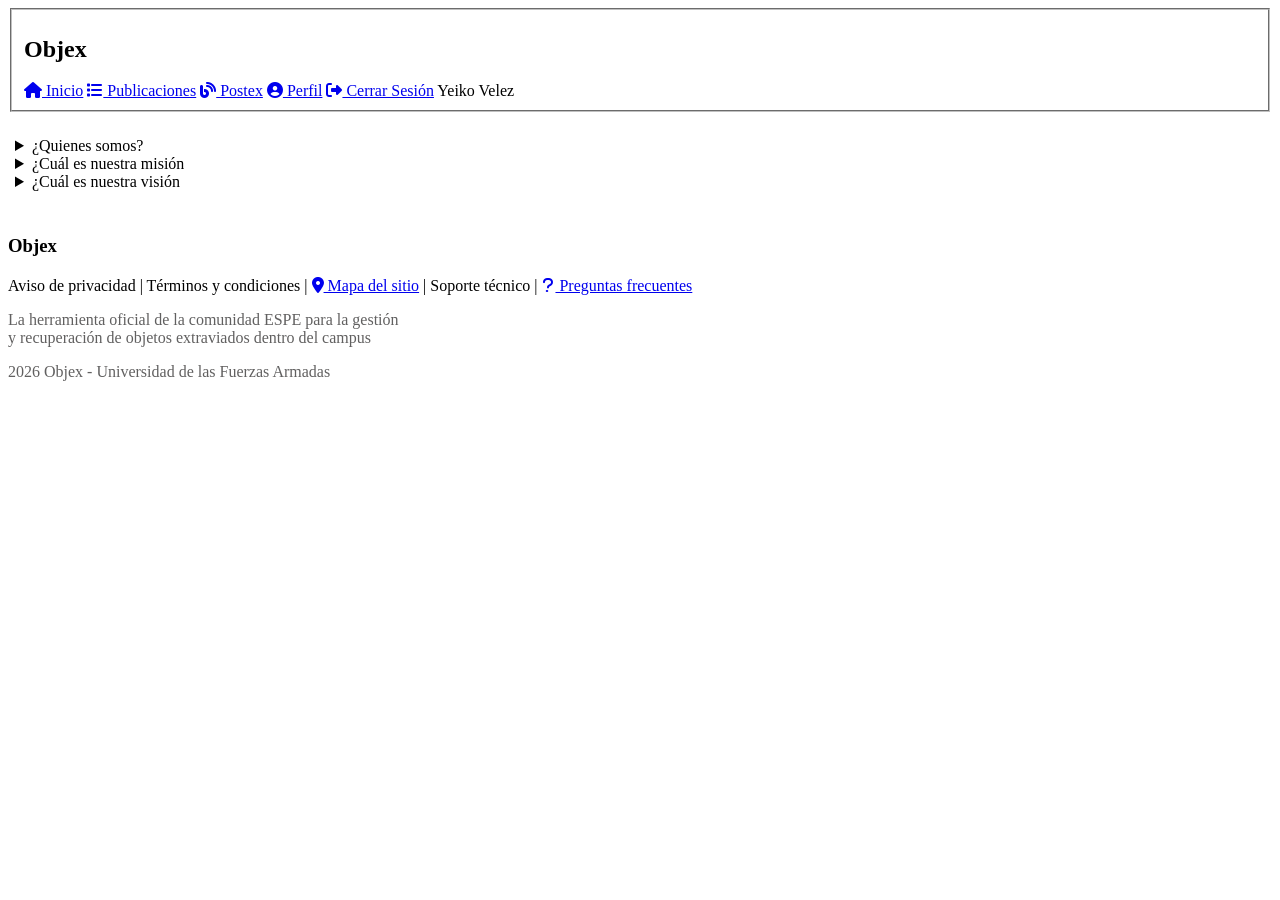
==== pages/extras/preguntas-frecuentes.html @ aff890c6 "Sin css" ====
<!DOCTYPE html>
<html lang="en">

<head>
    <meta charset="UTF-8">
    <title>Preguntas frecuentes</title>
    <link rel="stylesheet" href="../../css/styles.css">
    <link rel="icon" href="src/icons/lupa.png" type="image/x-icon">
    <link rel="stylesheet" href="https://cdnjs.cloudflare.com/ajax/libs/font-awesome/6.5.0/css/all.min.css">
</head>

<body>

    <header>
        <nav>
            <fieldset class="navegacion">
                <h1>Objex</h1>
                <a href="../inicio/inicio.html" title="Página principal"> <i class="fa-solid fa-house"></i> Inicio</a>
                <a href="../publicaciones/publicaciones.html" title="Mira los objetos encontrados"><i class="fa-solid fa-list"></i> Publicaciones</a>
                <a href="../publicaciones/postex.html" title="Mira los posts"><i class="fa-solid fa-blog"></i> Postex</a>
                <a href="../perfil/perfil.html" title="Revisa tu perfil"><i class="fa-solid fa-circle-user"></i> Perfil</a>
                <a href="../../index.html" title="Cierra tu sesión"><i class="fa-solid fa-right-from-bracket"></i> Cerrar Sesión</a>
                <label class="nombre">Yeiko Velez</label>
            </fieldset>
        </nav>
    </header>
    <br>

    <main class="generico" style="padding: 7px;">
        <details>
            <summary>¿Quienes somos?</summary>
            <p>Soy Yeiko un estudiante de la ESPE que hemos creado esta plataforma para ayudar a la comunidad
                universitaria a recuperar sus objetos perdidos. Nuestra misión es brindar un espacio seguro y confiable
                donde los usuarios puedan reportar y buscar objetos perdidos dentro del campus universitario.</p>


        </details>

        <details>
            <summary>¿Cuál es nuestra misión</summary>
            <p>Mi misión es ayudar a la comunidad universitaria a recuperar sus objetos perdidos de manera eficiente y
                segura. Nos esforzamos por crear una plataforma fácil de usar que permita a los usuarios reportar y
                buscar objetos perdidos dentro del campus universitario, fomentando así un ambiente de colaboración y
                apoyo entre los estudiantes, profesores y personal administrativo.</p>

        </details>

        <details>
            <summary>¿Cuál es nuestra visión</summary>
            <p>Mi visión es convertirnos en la plataforma líder para la recuperación de objetos perdidos en el ámbito
                universitario, expandiéndonos a otras instituciones educativas y creando una comunidad global de
                usuarios
                comprometidos con la ayuda mutua y la seguridad de sus pertenencias.</p>
        </details>

    </main>
    <br>

   <footer>
        <section class="pie">
            <h3>Objex</h3>
            <a id="aviso">Aviso de privacidad</a> |
            <a>Términos y condiciones</a> |
            <a href="https://www.google.com/maps/place/Universidad+de+las+Fuerzas+Armadas+-+ESPE+-+Santo+Domingo/@-0.4127086,-79.3189988,16z/data=!4m10!1m2!2m1!1sUNIVERSIDAD+DE+LAS+FUERZAS+ARMADAS+ESPE!3m6!1s0x91d53237044f39bb:0x24ed753bfe34c98b!8m2!3d-0.4127086!4d-79.3094716![base64]!16s%2Fg%2F11f11shpmz?entry=ttu&g_ep=EgoyMDI2MDUxNy4wIKXMDSoASAFQAw%3D%3D"
                target="_blank"> <i class="fa-solid fa-location-dot"> </i> Mapa del sitio</a> |
            <a>Soporte técnico</a> |
            <a href="../extras/preguntas-frecuentes.html"> <i class="fa-solid fa-question" style="padding: 1px;"></i> Preguntas frecuentes</a>
        </section>

        <p style="color: rgb(97, 96, 96);">La herramienta oficial de la comunidad ESPE para la gestión<br>y recuperación
            de objetos extraviados dentro del campus</p>

        <p style="color: rgb(97, 96, 96);">2026 Objex - Universidad de las Fuerzas Armadas</p>
    </footer>

</body>

</html>
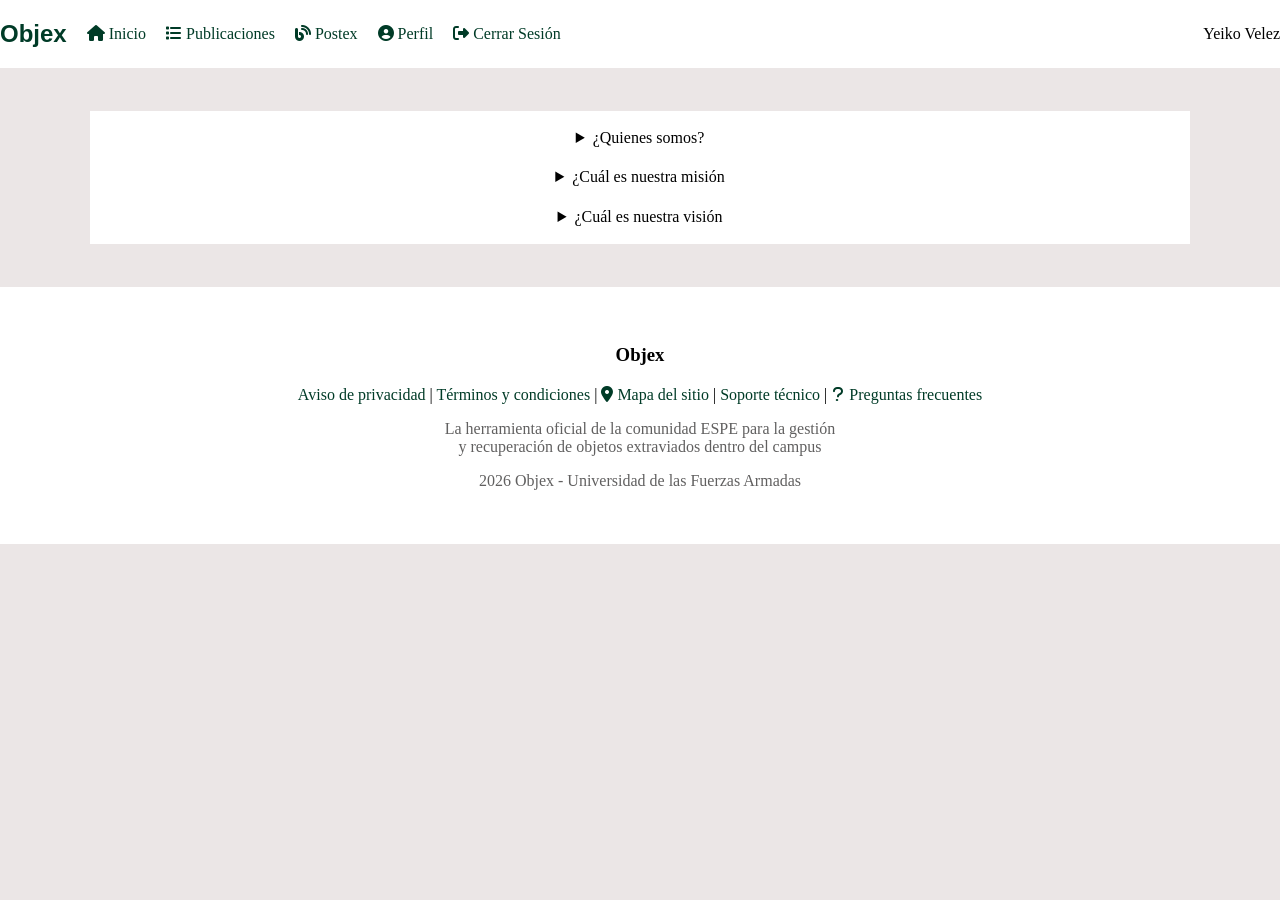
==== commit 387892c2: "Implementado css externo" ====
--- a/pages/extras/preguntas-frecuentes.html
+++ b/pages/extras/preguntas-frecuentes.html
@@ -4,7 +4,7 @@
 <head>
     <meta charset="UTF-8">
     <title>Preguntas frecuentes</title>
-    <link rel="stylesheet" href="../../css/styles.css">
+    <link rel="stylesheet" href="../../css/general.css">
     <link rel="icon" href="src/icons/lupa.png" type="image/x-icon">
     <link rel="stylesheet" href="https://cdnjs.cloudflare.com/ajax/libs/font-awesome/6.5.0/css/all.min.css">
 </head>
@@ -13,15 +13,15 @@
 
     <header>
         <nav>
-            <fieldset class="navegacion">
-                <h1>Objex</h1>
-                <a href="../inicio/inicio.html" title="Página principal"> <i class="fa-solid fa-house"></i> Inicio</a>
-                <a href="../publicaciones/publicaciones.html" title="Mira los objetos encontrados"><i class="fa-solid fa-list"></i> Publicaciones</a>
-                <a href="../publicaciones/postex.html" title="Mira los posts"><i class="fa-solid fa-blog"></i> Postex</a>
-                <a href="../perfil/perfil.html" title="Revisa tu perfil"><i class="fa-solid fa-circle-user"></i> Perfil</a>
-                <a href="../../index.html" title="Cierra tu sesión"><i class="fa-solid fa-right-from-bracket"></i> Cerrar Sesión</a>
-                <label class="nombre">Yeiko Velez</label>
-            </fieldset>
+            <h1>Objex</h1>
+            <a href="../inicio/inicio.html" title="Página principal"> <i class="fa-solid fa-house"></i> Inicio</a>
+            <a href="../publicaciones/publicaciones.html" title="Mira los objetos encontrados"><i
+                    class="fa-solid fa-list"></i> Publicaciones</a>
+            <a href="../publicaciones/postex.html" title="Mira los posts"><i class="fa-solid fa-blog"></i> Postex</a>
+            <a href="../perfil/perfil.html" title="Revisa tu perfil"><i class="fa-solid fa-circle-user"></i> Perfil</a>
+            <a href="../../index.html" title="Cierra tu sesión"><i class="fa-solid fa-right-from-bracket"></i> Cerrar
+                Sesión</a>
+            <label class="nombre">Yeiko Velez</label>
         </nav>
     </header>
     <br>
@@ -56,7 +56,7 @@
     </main>
     <br>
 
-   <footer>
+    <footer>
         <section class="pie">
             <h3>Objex</h3>
             <a id="aviso">Aviso de privacidad</a> |
@@ -64,7 +64,8 @@
             <a href="https://www.google.com/maps/place/Universidad+de+las+Fuerzas+Armadas+-+ESPE+-+Santo+Domingo/@-0.4127086,-79.3189988,16z/data=!4m10!1m2!2m1!1sUNIVERSIDAD+DE+LAS+FUERZAS+ARMADAS+ESPE!3m6!1s0x91d53237044f39bb:0x24ed753bfe34c98b!8m2!3d-0.4127086!4d-79.3094716![base64]!16s%2Fg%2F11f11shpmz?entry=ttu&g_ep=EgoyMDI2MDUxNy4wIKXMDSoASAFQAw%3D%3D"
                 target="_blank"> <i class="fa-solid fa-location-dot"> </i> Mapa del sitio</a> |
             <a>Soporte técnico</a> |
-            <a href="../extras/preguntas-frecuentes.html"> <i class="fa-solid fa-question" style="padding: 1px;"></i> Preguntas frecuentes</a>
+            <a href="../extras/preguntas-frecuentes.html"> <i class="fa-solid fa-question" style="padding: 1px;"></i>
+                Preguntas frecuentes</a>
         </section>
 
         <p style="color: rgb(97, 96, 96);">La herramienta oficial de la comunidad ESPE para la gestión<br>y recuperación
--- a/css/general.css
+++ b/css/general.css
@@ -0,0 +1,230 @@
+/* ============================================================
+   BLOQUE 1: CONFIGURACIÓN GENERAL
+   Selector universal, body, fuente, fondo, color e interlineado.
+   ============================================================ */
+
+* {
+    box-sizing: border-box;
+}
+
+body {
+    background-color: #ebe6e6;
+    margin: 0;
+}
+
+/* ============================================================
+   BLOQUE 2: TÍTULOS, PÁRRAFOS Y ENLACES
+   Estilos para h1, h2, h3, p, a y a:hover.
+   ============================================================ */
+
+h1{
+    color:#003b27;
+    font-size: 150%;
+    font-family: sans-serif;
+}
+
+h2{
+    color: #003b27;
+    font-family: sans-serif;
+    font-size: 200%;
+}
+
+h4{
+    color: #003b27;
+    text-align: center;
+}
+
+a {
+    text-decoration: none;
+    color: #003b27;
+}
+
+button:hover {
+    font-size: 15px;
+}
+
+a:hover {
+    font-size: 20px;
+}
+
+.boton-bonito{
+    background-color: #003b27;
+    color: white;
+    padding: 1%;
+}
+
+.perdido{
+    padding: 1%;
+    background-color: rgb(201, 76, 76);
+    color: white;
+    width: auto;
+}
+
+.encontrado{
+    padding: 1%;
+    background-color: #14e7a1;
+    color: white;
+    width: auto;
+}
+
+.fecha{
+    text-align: right;
+}
+
+.descripcion{
+    text-align: center;
+}
+
+.contenedor{
+    display: flex;
+    justify-content: center;
+    gap: 20px;
+    flex-wrap: wrap;
+}
+
+#aviso{
+    margin-left: auto;
+}
+
+#paginas{
+    text-align: center;
+}
+
+#paginas a{
+    padding: 20px;
+}
+
+.contenedor-login{
+    display: flex;
+    justify-content: center;
+}
+
+.card-login{
+    background-color: white;
+    padding: 40px;
+    width: 450px;
+    text-align: center;
+}
+
+
+/* ============================================================
+   BLOQUE 3: ELEMENTOS SEMÁNTICOS PRINCIPALES
+   Estilos para header, nav, main, section, article, aside y footer.
+   ============================================================ */
+
+.generico{
+    text-align: center;
+    background-color: white;
+    border: 0;
+    align-items: center;
+}
+
+main{
+    width: 90%;
+    max-width: 1100px;
+    margin: 25px auto;
+}
+
+/* ============================================================
+   BLOQUE 4: MENÚ DE NAVEGACIÓN
+   Estilos para nav, nav a y nav a:hover.
+   ============================================================ */
+
+nav {
+    background-color: white;
+    display: flex;
+    align-items: center;
+    gap: 20px;
+}
+
+.nombre{
+    margin-left: auto;
+}
+
+/* ============================================================
+   BLOQUE 5: CONTENIDO Y SECCIONES
+   Estilos para main, section, article y aside.
+   ============================================================ */
+
+.card{
+    background-color: white;
+    border: 2px solid black;
+    width: 15%;
+    margin: 20px;
+    padding: 12px;
+    height: 380px;
+}
+
+details{
+    padding: 1%;
+}
+
+/* ============================================================
+   BLOQUE 6: IMÁGENES Y MULTIMEDIA
+   Estilos para img, figure, figcaption, video, audio e iframe.
+   ============================================================ */
+
+
+
+/* ============================================================
+   BLOQUE 7: LISTAS
+   Estilos para ul, ol y li.
+   ============================================================ */
+
+
+
+/* ============================================================
+   BLOQUE 8: FORMULARIOS
+   Estilos para form, label, input, textarea, select y button.
+   ============================================================ */
+
+.logeo{
+    display: flex;
+    flex-direction: column;
+    gap: 15px;
+}
+
+input{
+    padding: 12px;
+    border: 1px solid #ccc;
+}
+
+select{
+    padding: 12px;
+    border: 1px solid #ccc;
+}
+
+/* ============================================================
+   BLOQUE 9: TABLAS
+   Estilos para table, thead, tbody, tr, th y td.
+   ============================================================ */
+
+#publicados{
+    padding: 5px;
+    align-items: center;
+}
+
+.eliminar {
+    background-color: rgb(236, 121, 121);
+    color: white;
+}
+
+.editar {
+    background-color: rgb(89, 89, 241);
+    color: white;
+}
+
+/* ============================================================
+   BLOQUE 10: PIE DE PÁGINA
+   Estilos para footer, footer p y footer address.
+   ============================================================ */
+
+footer{
+    background-color: white;
+    padding: 3%;
+    display: flexbox;
+    align-items: center;
+    gap: 30px;
+    text-align: center;
+}
+
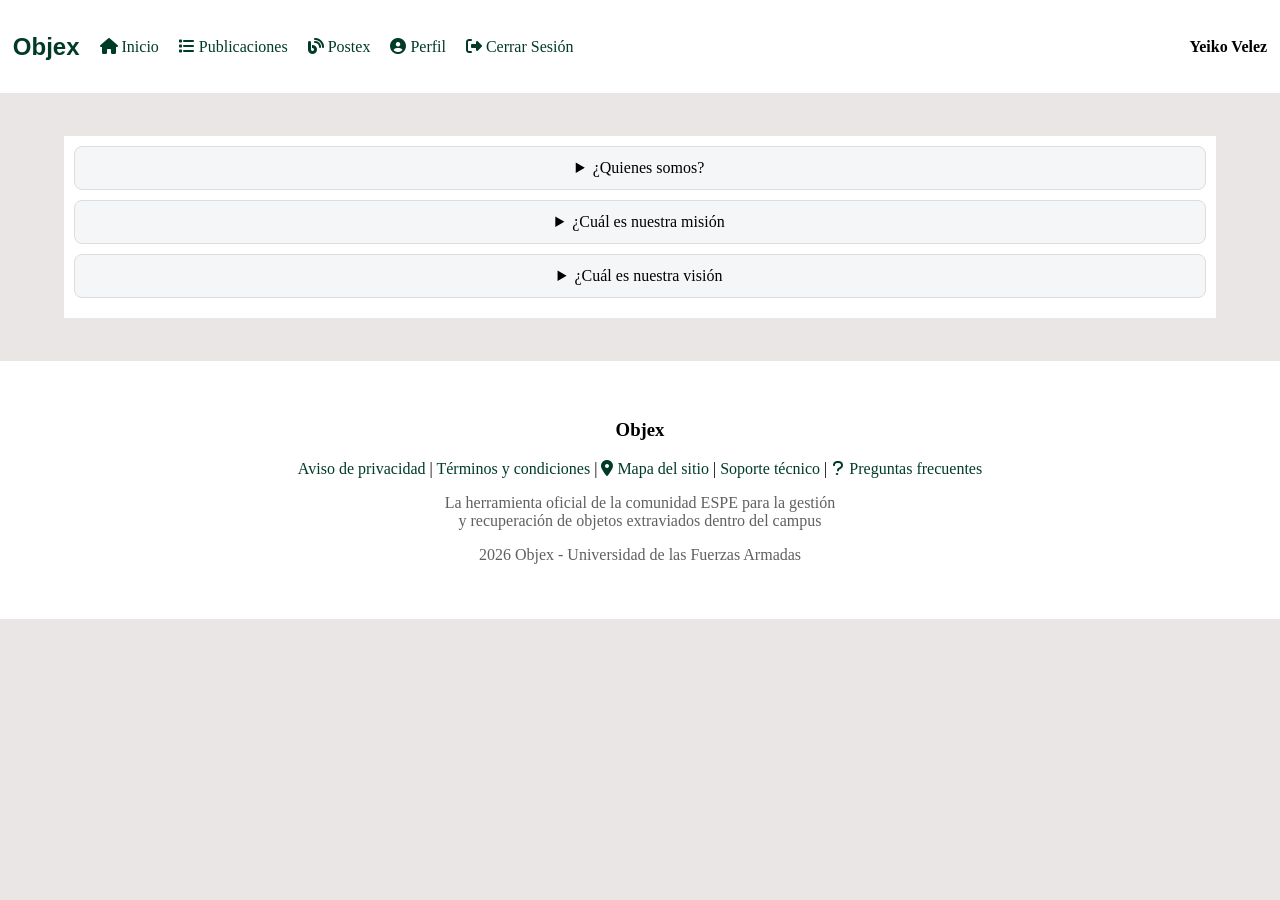
==== commit 10ccbff0: "Bordes redondeados" ====
--- a/pages/extras/preguntas-frecuentes.html
+++ b/pages/extras/preguntas-frecuentes.html
@@ -26,7 +26,7 @@
     </header>
     <br>
 
-    <main class="generico" style="padding: 7px;">
+    <main class="generico">
         <details>
             <summary>¿Quienes somos?</summary>
             <p>Soy Yeiko un estudiante de la ESPE que hemos creado esta plataforma para ayudar a la comunidad
@@ -68,10 +68,10 @@
                 Preguntas frecuentes</a>
         </section>
 
-        <p style="color: rgb(97, 96, 96);">La herramienta oficial de la comunidad ESPE para la gestión<br>y recuperación
+        <p>La herramienta oficial de la comunidad ESPE para la gestión<br>y recuperación
             de objetos extraviados dentro del campus</p>
 
-        <p style="color: rgb(97, 96, 96);">2026 Objex - Universidad de las Fuerzas Armadas</p>
+        <p>2026 Objex - Universidad de las Fuerzas Armadas</p>
     </footer>
 
 </body>
--- a/css/general.css
+++ b/css/general.css
@@ -3,7 +3,7 @@
    Selector universal, body, fuente, fondo, color e interlineado.
    ============================================================ */
 
-* {
+*{
     box-sizing: border-box;
 }
 
@@ -57,14 +57,23 @@
     padding: 1%;
     background-color: rgb(201, 76, 76);
     color: white;
-    width: auto;
+    max-width: 90px;
+    width: 100%;
+    border-radius: 20px;
 }
 
 .encontrado{
     padding: 1%;
     background-color: #14e7a1;
     color: white;
-    width: auto;
+     max-width: 90px;
+    width: 100%;
+    border-radius: 20px;
+}
+
+.texto{
+    display: flex;
+    justify-content: space-between;
 }
 
 .fecha{
@@ -106,6 +115,17 @@
     text-align: center;
 }
 
+button{
+    margin-top: 10px;
+    border-radius: 14px;
+}
+
+hr{
+    width: 70%;
+    color: #003b27;
+    height: 5px;
+    background-color: #003b27;
+}
 
 /* ============================================================
    BLOQUE 3: ELEMENTOS SEMÁNTICOS PRINCIPALES
@@ -117,12 +137,27 @@
     background-color: white;
     border: 0;
     align-items: center;
+    padding: 10px;
 }
 
 main{
     width: 90%;
-    max-width: 1100px;
+    max-width: 1400px;
     margin: 25px auto;
+    padding: 7px;
+}
+
+main p{
+    font-size: 125%; 
+    color: rgb(146, 148, 150);
+}
+
+#perfil-contenedor{
+    color: black;
+}
+
+section{
+    border-radius: 20px;
 }
 
 /* ============================================================
@@ -135,6 +170,7 @@
     display: flex;
     align-items: center;
     gap: 20px;
+    padding: 1%;
 }
 
 .nombre{
@@ -149,10 +185,11 @@
 .card{
     background-color: white;
     border: 2px solid black;
-    width: 15%;
+    width: 18%;
     margin: 20px;
     padding: 12px;
     height: 380px;
+    border-radius: 20px;
 }
 
 details{
@@ -179,29 +216,69 @@
    ============================================================ */
 
 .logeo{
-    display: flex;
-    flex-direction: column;
-    gap: 15px;
-}
-
-input{
-    padding: 12px;
+    margin-top: 12px;
+}
+
+label{
+    font-weight: bold;
+    text-align: center;
+}
+
+input, select, textarea{
+    width: 100%;
+    padding: 9px;
+    margin-top: 15px;
     border: 1px solid #ccc;
-}
-
-select{
-    padding: 12px;
-    border: 1px solid #ccc;
+    font-size: 15px;
+    border-radius: 15px;
+}
+
+input[type = "checkbox"], input[type="radio"]{
+    width: auto;
+    margin-right: 6px;
+}
+
+textarea{
+    resize: vertical;
+}
+
+input:focus, select:focus, textarea:focus{
+    outline: 2px solid #003b27;
+    border-color: #003b27;
+}
+
+input:required, select:required, textarea:required{
+    border-left: 5px solid #003b27;
+}
+
+form input, select, textarea{
+    margin-bottom: 20px;
 }
 
 /* ============================================================
    BLOQUE 9: TABLAS
    Estilos para table, thead, tbody, tr, th y td.
    ============================================================ */
+
+
 
 #publicados{
     padding: 5px;
     align-items: center;
+    width: 100%;
+    background-color: white;
+    border-collapse: collapse;
+}
+
+th{
+    background-color: #003b27;
+    color: white;
+    padding: 10px;
+}
+
+td{
+    border: 1px solid #ddd;
+    padding: 10px;
 }
 
 .eliminar {
@@ -212,6 +289,18 @@
 .editar {
     background-color: rgb(89, 89, 241);
     color: white;
+}
+
+/* ============================================================
+   BLOQUE 9: Details.
+   ============================================================ */
+
+details{
+    background-color: #f4f6f8;
+    padding:12px;
+    border-radius: 8px;
+    border: 1px solid #ddd;
+    margin-bottom: 10px;
 }
 
 /* ============================================================
@@ -228,3 +317,7 @@
     text-align: center;
 }
 
+footer p{
+    color: rgb(97, 96, 96);
+}
+
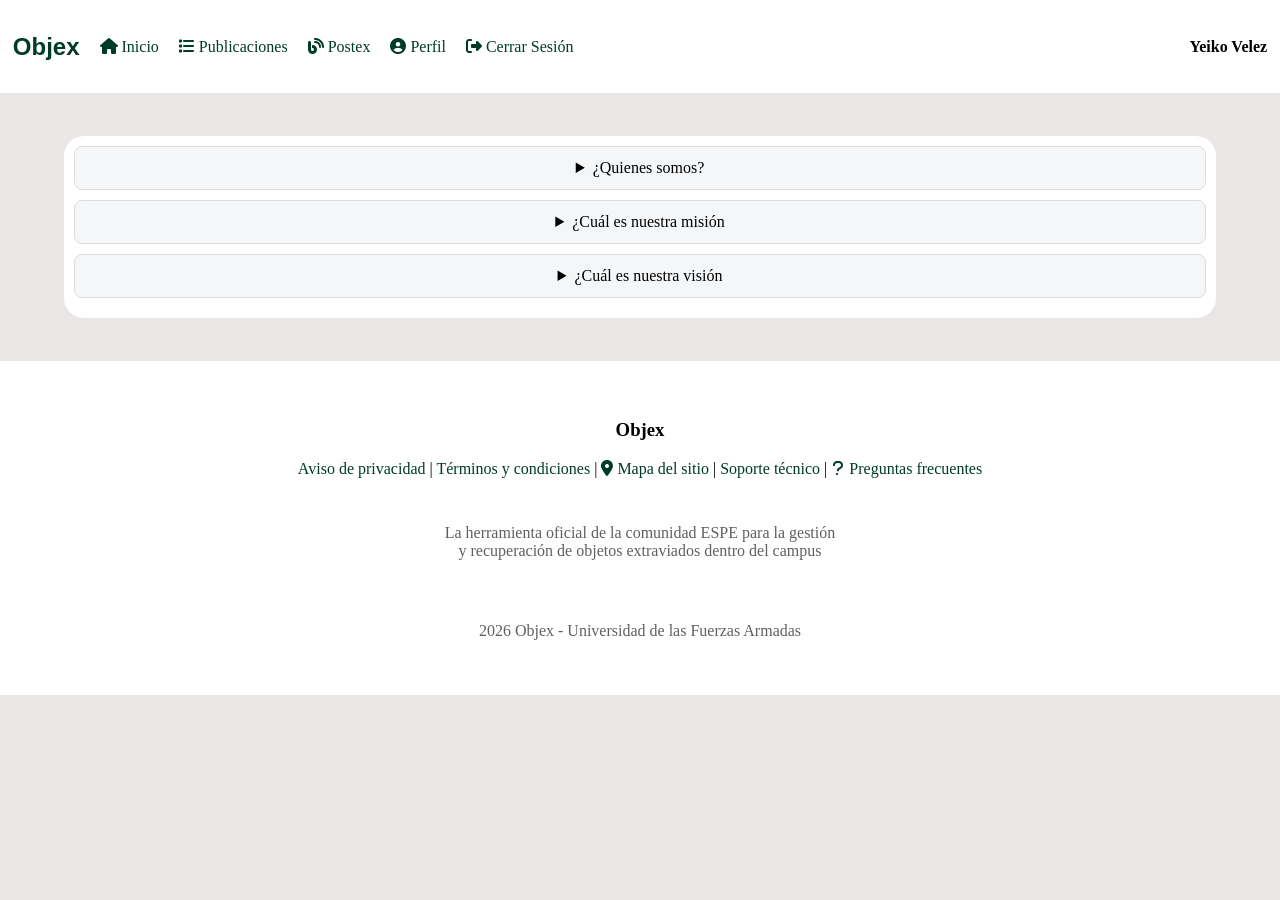
==== commit 148950c5: "Css para cada pagina" ====
--- a/pages/extras/preguntas-frecuentes.html
+++ b/pages/extras/preguntas-frecuentes.html
@@ -3,8 +3,10 @@
 
 <head>
     <meta charset="UTF-8">
+    <meta name="viewport" content="width=device-width, initial-scale=1.0">
     <title>Preguntas frecuentes</title>
     <link rel="stylesheet" href="../../css/general.css">
+    <link href="../../css/registrarse.css" rel="stylesheet">
     <link rel="icon" href="src/icons/lupa.png" type="image/x-icon">
     <link rel="stylesheet" href="https://cdnjs.cloudflare.com/ajax/libs/font-awesome/6.5.0/css/all.min.css">
 </head>
--- a/css/general.css
+++ b/css/general.css
@@ -10,6 +10,11 @@
 body {
     background-color: #ebe6e6;
     margin: 0;
+}
+
+::selection{
+    color: white;
+    background-color: #003b27;
 }
 
 /* ============================================================
@@ -34,7 +39,7 @@
     text-align: center;
 }
 
-a {
+a{
     text-decoration: none;
     color: #003b27;
 }
@@ -53,66 +58,8 @@
     padding: 1%;
 }
 
-.perdido{
-    padding: 1%;
-    background-color: rgb(201, 76, 76);
-    color: white;
-    max-width: 90px;
-    width: 100%;
-    border-radius: 20px;
-}
-
-.encontrado{
-    padding: 1%;
-    background-color: #14e7a1;
-    color: white;
-     max-width: 90px;
-    width: 100%;
-    border-radius: 20px;
-}
-
-.texto{
-    display: flex;
-    justify-content: space-between;
-}
-
-.fecha{
-    text-align: right;
-}
-
-.descripcion{
-    text-align: center;
-}
-
-.contenedor{
-    display: flex;
-    justify-content: center;
-    gap: 20px;
-    flex-wrap: wrap;
-}
-
 #aviso{
     margin-left: auto;
-}
-
-#paginas{
-    text-align: center;
-}
-
-#paginas a{
-    padding: 20px;
-}
-
-.contenedor-login{
-    display: flex;
-    justify-content: center;
-}
-
-.card-login{
-    background-color: white;
-    padding: 40px;
-    width: 450px;
-    text-align: center;
 }
 
 button{
@@ -135,9 +82,9 @@
 .generico{
     text-align: center;
     background-color: white;
-    border: 0;
     align-items: center;
     padding: 10px;
+    border-radius: 20px;
 }
 
 main{
@@ -150,14 +97,6 @@
 main p{
     font-size: 125%; 
     color: rgb(146, 148, 150);
-}
-
-#perfil-contenedor{
-    color: black;
-}
-
-section{
-    border-radius: 20px;
 }
 
 /* ============================================================
@@ -182,20 +121,6 @@
    Estilos para main, section, article y aside.
    ============================================================ */
 
-.card{
-    background-color: white;
-    border: 2px solid black;
-    width: 18%;
-    margin: 20px;
-    padding: 12px;
-    height: 380px;
-    border-radius: 20px;
-}
-
-details{
-    padding: 1%;
-}
-
 /* ============================================================
    BLOQUE 6: IMÁGENES Y MULTIMEDIA
    Estilos para img, figure, figcaption, video, audio e iframe.
@@ -214,10 +139,6 @@
    BLOQUE 8: FORMULARIOS
    Estilos para form, label, input, textarea, select y button.
    ============================================================ */
-
-.logeo{
-    margin-top: 12px;
-}
 
 label{
     font-weight: bold;
@@ -260,16 +181,6 @@
    Estilos para table, thead, tbody, tr, th y td.
    ============================================================ */
 
-
-
-#publicados{
-    padding: 5px;
-    align-items: center;
-    width: 100%;
-    background-color: white;
-    border-collapse: collapse;
-}
-
 th{
     background-color: #003b27;
     color: white;
@@ -279,16 +190,6 @@
 td{
     border: 1px solid #ddd;
     padding: 10px;
-}
-
-.eliminar {
-    background-color: rgb(236, 121, 121);
-    color: white;
-}
-
-.editar {
-    background-color: rgb(89, 89, 241);
-    color: white;
 }
 
 /* ============================================================
@@ -311,7 +212,8 @@
 footer{
     background-color: white;
     padding: 3%;
-    display: flexbox;
+    display: flex;
+    flex-direction: column;
     align-items: center;
     gap: 30px;
     text-align: center;
--- a/css/registrarse.css
+++ b/css/registrarse.css
@@ -0,0 +1,15 @@
+.contenedor-login{
+    display: flex;
+    justify-content: center;
+}
+
+.card-login{
+    background-color: white;
+    padding: 40px;
+    width: 450px;
+    text-align: center;
+}
+
+.logeo{
+    margin-top: 12px;
+}
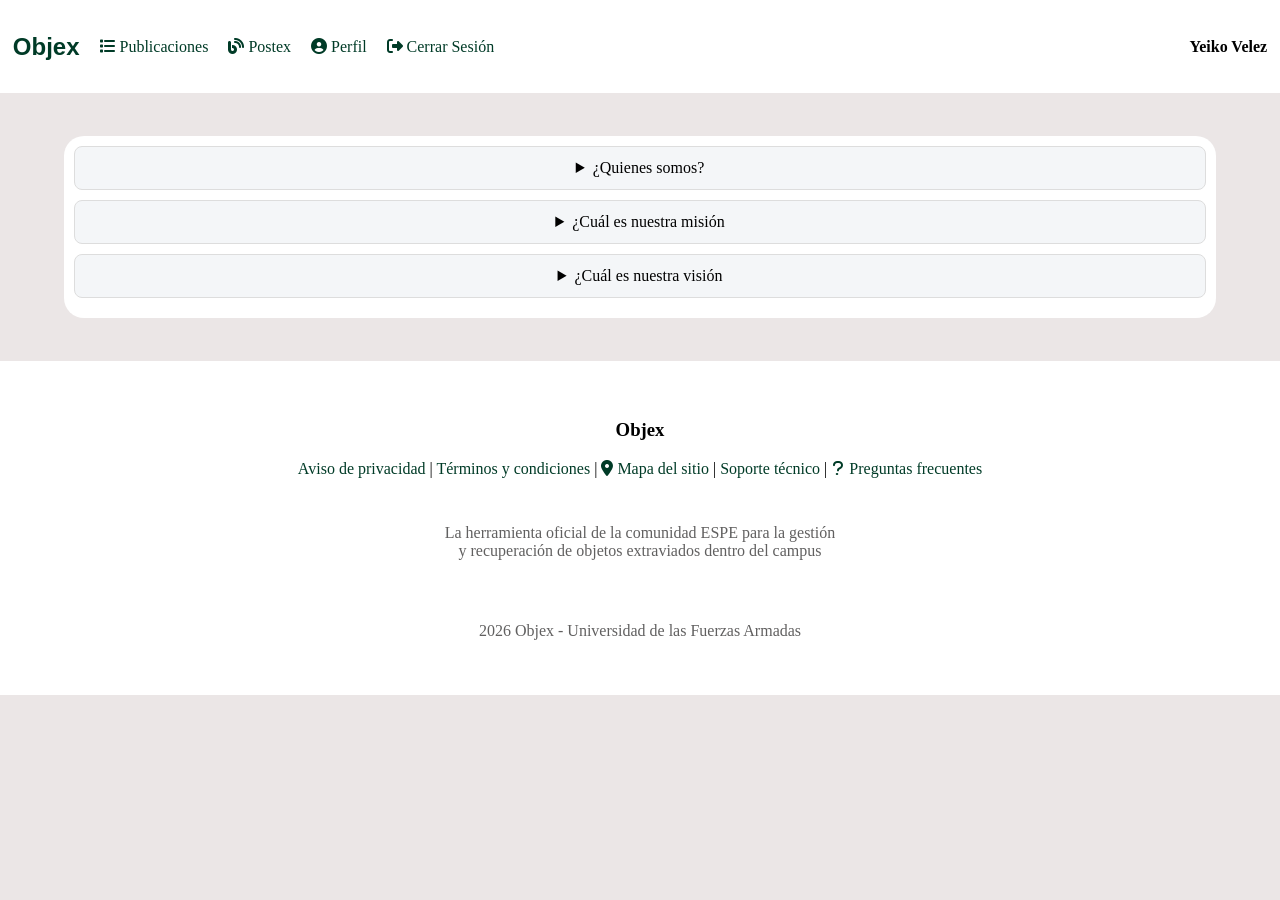
==== commit 0dfa6159: "Ajuste de paginas necesarias, Implementado Grid" ====
--- a/pages/extras/preguntas-frecuentes.html
+++ b/pages/extras/preguntas-frecuentes.html
@@ -16,7 +16,6 @@
     <header>
         <nav>
             <h1>Objex</h1>
-            <a href="../inicio/inicio.html" title="Página principal"> <i class="fa-solid fa-house"></i> Inicio</a>
             <a href="../publicaciones/publicaciones.html" title="Mira los objetos encontrados"><i
                     class="fa-solid fa-list"></i> Publicaciones</a>
             <a href="../publicaciones/postex.html" title="Mira los posts"><i class="fa-solid fa-blog"></i> Postex</a>
--- a/css/general.css
+++ b/css/general.css
@@ -56,10 +56,6 @@
     background-color: #003b27;
     color: white;
     padding: 1%;
-}
-
-#aviso{
-    margin-left: auto;
 }
 
 button{
@@ -92,11 +88,6 @@
     max-width: 1400px;
     margin: 25px auto;
     padding: 7px;
-}
-
-main p{
-    font-size: 125%; 
-    color: rgb(146, 148, 150);
 }
 
 /* ============================================================
@@ -223,3 +214,87 @@
     color: rgb(97, 96, 96);
 }
 
+/* ============================================================
+   BLOQUE 17: RESPONSIVE BÁSICO
+   Cuando la pantalla es pequeña, el menú se acomoda en columna.
+   Esto prepara el camino hacia CSS responsive.
+   ============================================================ */
+
+/* Se aplica solo cuando la pantalla mide 700px o menos, normalmente celulares o tablets pequeñas */
+@media (max-width: 700px) {
+
+      /* Menú en columna para móvil */
+    nav {
+        flex-direction: column;  /* Coloca elementos uno debajo del otro */
+        gap: 10px;
+        padding: 15px;
+    }
+    
+    nav a {
+        width: 100%;  /* Ocupa todo el ancho */
+        text-align: center;
+        padding: 8px;
+    }
+    
+    .nombre {
+        margin-left: 0;  /*Quita el margen automático */
+        text-align: center;
+    }
+    
+    /* Ajusta el contenido principal */
+    main {
+        width: 95%;
+        margin: 15px auto;
+        padding: 5px;
+    }
+    
+    /* Cards responsivas */
+    .card {
+        width: 90% !important;  /*  Ocupa casi todo el ancho */
+        margin: 10px auto !important;
+        height: auto !important;  /* Altura automática */
+    }
+    
+    /* Contenedor de cards en columna */
+    .contenedor {
+        flex-direction: column;
+        align-items: center;
+    }
+    
+    /* Tablas responsivas */
+    table {
+        display: block;
+        overflow-x: auto;
+        white-space: nowrap;
+        font-size: 12px;
+    }
+    
+    /* Tarjeta de login/registro */
+    .card-login, 
+    .card-perfil,
+    .card-nueva {
+        width: 95%;
+        padding: 20px;
+        margin: 0 auto;
+    }
+    
+    /* Textos más pequeños */
+    h2 {
+        font-size: 150%;
+    }
+    
+    main p {
+        font-size: 100%;
+    }
+    
+    /* Pie de página en columna */
+    footer {
+        padding: 20px 10px;
+    }
+    
+    .pie {
+        flex-direction: column;
+        gap: 10px;
+    }
+}
+
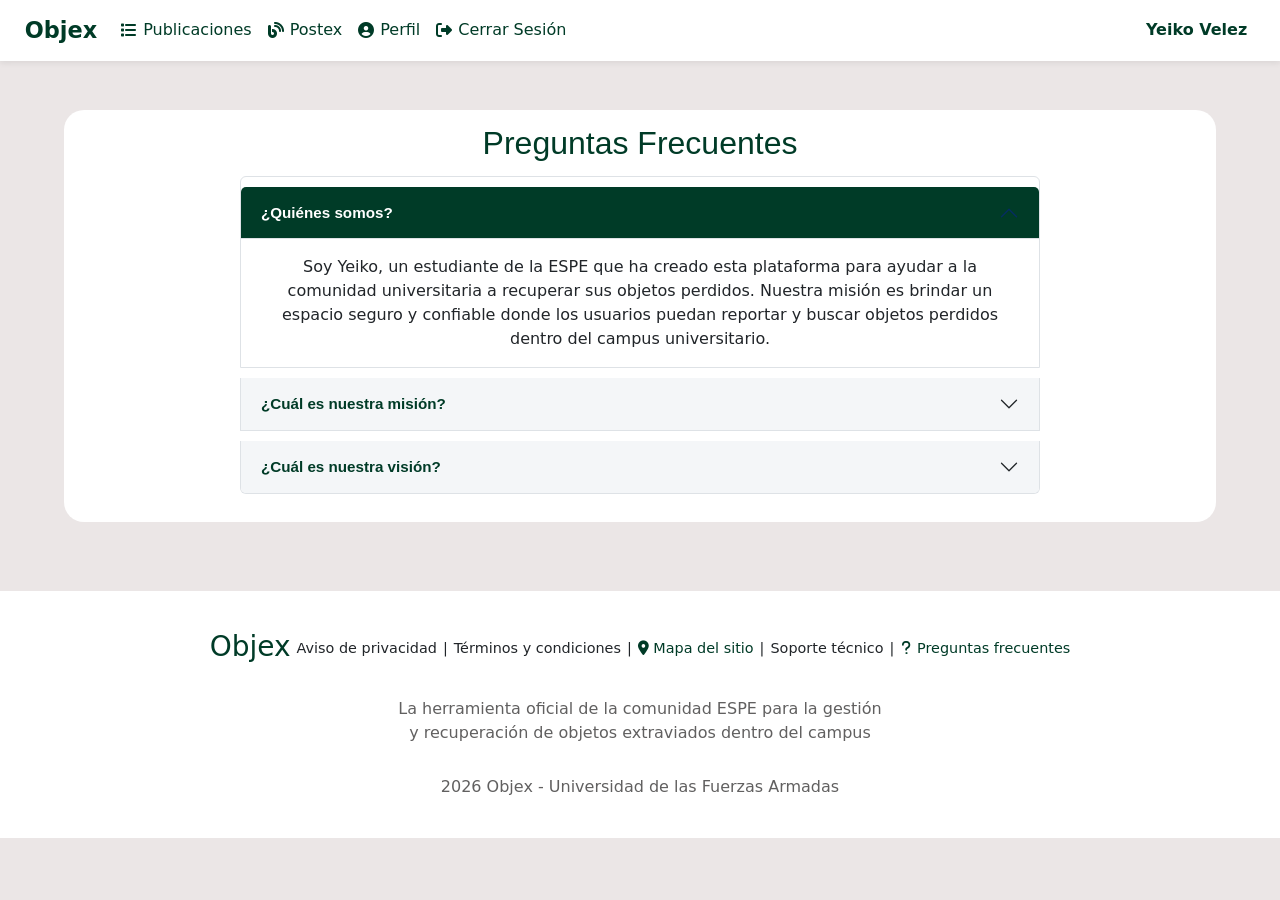
==== commit c793302d: "Bootstrap - Limpieza - Mobile-first - datos" ====
--- a/pages/extras/preguntas-frecuentes.html
+++ b/pages/extras/preguntas-frecuentes.html
@@ -5,55 +5,107 @@
     <meta charset="UTF-8">
     <meta name="viewport" content="width=device-width, initial-scale=1.0">
     <title>Preguntas frecuentes</title>
+    <link rel="icon" href="src/icons/lupa.png" type="image/x-icon">
+    <link rel="stylesheet" href="https://cdnjs.cloudflare.com/ajax/libs/font-awesome/6.5.0/css/all.min.css">
+    <link href="https://cdn.jsdelivr.net/npm/bootstrap@5.3.3/dist/css/bootstrap.min.css" rel="stylesheet">
     <link rel="stylesheet" href="../../css/general.css">
     <link href="../../css/registrarse.css" rel="stylesheet">
-    <link rel="icon" href="src/icons/lupa.png" type="image/x-icon">
-    <link rel="stylesheet" href="https://cdnjs.cloudflare.com/ajax/libs/font-awesome/6.5.0/css/all.min.css">
 </head>
 
 <body>
 
     <header>
-        <nav>
-            <h1>Objex</h1>
-            <a href="../publicaciones/publicaciones.html" title="Mira los objetos encontrados"><i
-                    class="fa-solid fa-list"></i> Publicaciones</a>
-            <a href="../publicaciones/postex.html" title="Mira los posts"><i class="fa-solid fa-blog"></i> Postex</a>
-            <a href="../perfil/perfil.html" title="Revisa tu perfil"><i class="fa-solid fa-circle-user"></i> Perfil</a>
-            <a href="../../index.html" title="Cierra tu sesión"><i class="fa-solid fa-right-from-bracket"></i> Cerrar
-                Sesión</a>
-            <label class="nombre">Yeiko Velez</label>
+        <nav class="navbar navbar-expand-lg navbar-objex">
+            <div class="container-fluid">
+                <a class="navbar-brand" href="../../index.html">Objex</a>
+                <button class="navbar-toggler" type="button" data-bs-toggle="collapse" data-bs-target="#navObjex"
+                    aria-controls="navObjex" aria-expanded="false" aria-label="Mostrar menú">
+                    <span class="navbar-toggler-icon"></span>
+                </button>
+                <div class="collapse navbar-collapse" id="navObjex">
+                    <ul class="navbar-nav">
+                        <li class="nav-item">
+                            <a class="nav-link" href="../publicaciones/publicaciones.html"
+                                title="Mira los objetos encontrados"><i class="fa-solid fa-list"></i> Publicaciones</a>
+                        </li>
+                        <li class="nav-item">
+                            <a class="nav-link" href="../publicaciones/postex.html" title="Mira los posts"><i
+                                    class="fa-solid fa-blog"></i> Postex</a>
+                        </li>
+                        <li class="nav-item">
+                            <a class="nav-link" href="../perfil/perfil.html" title="Revisa tu perfil"><i
+                                    class="fa-solid fa-circle-user"></i> Perfil</a>
+                        </li>
+                        <li class="nav-item">
+                            <a class="nav-link" href="../../index.html"><i
+                                    class="fa-solid fa-right-from-bracket"></i> Cerrar Sesión</a>
+                        </li>
+                    </ul>
+                    <span class="nombre-usuario">Yeiko Velez</span>
+                </div>
+            </div>
         </nav>
     </header>
     <br>
 
     <main class="generico">
-        <details>
-            <summary>¿Quienes somos?</summary>
-            <p>Soy Yeiko un estudiante de la ESPE que hemos creado esta plataforma para ayudar a la comunidad
-                universitaria a recuperar sus objetos perdidos. Nuestra misión es brindar un espacio seguro y confiable
-                donde los usuarios puedan reportar y buscar objetos perdidos dentro del campus universitario.</p>
+        <h2 style="text-align: center;">Preguntas Frecuentes</h2>
 
+        <div class="accordion accordion-objex" id="accordionFAQ">
 
-        </details>
+            <div class="accordion-item">
+                <h2 class="accordion-header">
+                    <button class="accordion-button" type="button" data-bs-toggle="collapse"
+                        data-bs-target="#faq1" aria-expanded="true" aria-controls="faq1">
+                        ¿Quiénes somos?
+                    </button>
+                </h2>
+                <div id="faq1" class="accordion-collapse collapse show" data-bs-parent="#accordionFAQ">
+                    <div class="accordion-body">
+                        Soy Yeiko, un estudiante de la ESPE que ha creado esta plataforma para ayudar a la
+                        comunidad universitaria a recuperar sus objetos perdidos. Nuestra misión es brindar un
+                        espacio seguro y confiable donde los usuarios puedan reportar y buscar objetos perdidos
+                        dentro del campus universitario.
+                    </div>
+                </div>
+            </div>
 
-        <details>
-            <summary>¿Cuál es nuestra misión</summary>
-            <p>Mi misión es ayudar a la comunidad universitaria a recuperar sus objetos perdidos de manera eficiente y
-                segura. Nos esforzamos por crear una plataforma fácil de usar que permita a los usuarios reportar y
-                buscar objetos perdidos dentro del campus universitario, fomentando así un ambiente de colaboración y
-                apoyo entre los estudiantes, profesores y personal administrativo.</p>
+            <div class="accordion-item">
+                <h2 class="accordion-header">
+                    <button class="accordion-button collapsed" type="button" data-bs-toggle="collapse"
+                        data-bs-target="#faq2" aria-expanded="false" aria-controls="faq2">
+                        ¿Cuál es nuestra misión?
+                    </button>
+                </h2>
+                <div id="faq2" class="accordion-collapse collapse" data-bs-parent="#accordionFAQ">
+                    <div class="accordion-body">
+                        Mi misión es ayudar a la comunidad universitaria a recuperar sus objetos perdidos de
+                        manera eficiente y segura. Nos esforzamos por crear una plataforma fácil de usar que
+                        permita a los usuarios reportar y buscar objetos perdidos dentro del campus
+                        universitario, fomentando así un ambiente de colaboración y apoyo entre los estudiantes,
+                        profesores y personal administrativo.
+                    </div>
+                </div>
+            </div>
 
-        </details>
+            <div class="accordion-item">
+                <h2 class="accordion-header">
+                    <button class="accordion-button collapsed" type="button" data-bs-toggle="collapse"
+                        data-bs-target="#faq3" aria-expanded="false" aria-controls="faq3">
+                        ¿Cuál es nuestra visión?
+                    </button>
+                </h2>
+                <div id="faq3" class="accordion-collapse collapse" data-bs-parent="#accordionFAQ">
+                    <div class="accordion-body">
+                        Mi visión es convertirnos en la plataforma líder para la recuperación de objetos
+                        perdidos en el ámbito universitario, expandiéndonos a otras instituciones educativas y
+                        creando una comunidad global de usuarios comprometidos con la ayuda mutua y la
+                        seguridad de sus pertenencias.
+                    </div>
+                </div>
+            </div>
 
-        <details>
-            <summary>¿Cuál es nuestra visión</summary>
-            <p>Mi visión es convertirnos en la plataforma líder para la recuperación de objetos perdidos en el ámbito
-                universitario, expandiéndonos a otras instituciones educativas y creando una comunidad global de
-                usuarios
-                comprometidos con la ayuda mutua y la seguridad de sus pertenencias.</p>
-        </details>
-
+        </div>
     </main>
     <br>
 
@@ -75,6 +127,7 @@
         <p>2026 Objex - Universidad de las Fuerzas Armadas</p>
     </footer>
 
+    <script src="https://cdn.jsdelivr.net/npm/bootstrap@5.3.3/dist/js/bootstrap.bundle.min.js"></script>
 </body>
 
 </html>
--- a/css/general.css
+++ b/css/general.css
@@ -1,300 +1,371 @@
 /* ============================================================
-   BLOQUE 1: CONFIGURACIÓN GENERAL
-   Selector universal, body, fuente, fondo, color e interlineado.
-   ============================================================ */
-
-*{
+   CONFIGURACIÓN GENERAL — Mobile First
+   ============================================================ */
+
+* {
     box-sizing: border-box;
 }
 
 body {
     background-color: #ebe6e6;
     margin: 0;
-}
-
-::selection{
-    color: white;
-    background-color: #003b27;
-}
-
-/* ============================================================
-   BLOQUE 2: TÍTULOS, PÁRRAFOS Y ENLACES
-   Estilos para h1, h2, h3, p, a y a:hover.
-   ============================================================ */
-
-h1{
-    color:#003b27;
-    font-size: 150%;
+    font-size: 16px;
+    line-height: 1.5;
+}
+
+::selection {
+    color: white;
+    background-color: #003b27;
+}
+
+/* ============================================================
+   TÍTULOS Y TEXTO
+   ============================================================ */
+
+h1 {
+    color: #003b27;
+    font-size: 1.3rem;
     font-family: sans-serif;
-}
-
-h2{
+    margin: 0 0 0.5rem;
+}
+
+h2 {
     color: #003b27;
     font-family: sans-serif;
-    font-size: 200%;
-}
-
-h4{
+    font-size: 1.5rem;
+    margin: 0 0 0.75rem;
+}
+
+h4 {
     color: #003b27;
     text-align: center;
 }
 
-a{
+a {
     text-decoration: none;
     color: #003b27;
 }
 
-button:hover {
-    font-size: 15px;
-}
-
 a:hover {
-    font-size: 20px;
-}
-
-.boton-bonito{
-    background-color: #003b27;
-    color: white;
-    padding: 1%;
-}
-
-button{
+    text-decoration: underline;
+}
+
+hr {
+    width: 70%;
+    color: #003b27;
+    height: 5px;
+    background-color: #003b27;
+    border: none;
+}
+
+/* ============================================================
+   BOTONES —
+   ============================================================ */
+
+.boton-bonito {
+    display: inline-block;
+    background-color: #003b27;
+    color: white;
+    padding: 12px 18px;
+    border-radius: 14px;
+    font-size: 0.95rem;
+    border: none;
+    cursor: pointer;
+    min-height: 44px;
+    text-align: center;
+    width: 100%;          /* full-width en móvil */
+    margin-top: 8px;
+}
+
+button {
     margin-top: 10px;
     border-radius: 14px;
-}
-
-hr{
-    width: 70%;
-    color: #003b27;
-    height: 5px;
-    background-color: #003b27;
-}
-
-/* ============================================================
-   BLOQUE 3: ELEMENTOS SEMÁNTICOS PRINCIPALES
-   Estilos para header, nav, main, section, article, aside y footer.
-   ============================================================ */
-
-.generico{
+    min-height: 44px;
+    padding: 8px 14px;
+    cursor: pointer;
+}
+
+/* ============================================================
+   LAYOUT PRINCIPAL
+   ============================================================ */
+
+.generico {
     text-align: center;
     background-color: white;
-    align-items: center;
-    padding: 10px;
-    border-radius: 20px;
-}
-
-main{
-    width: 90%;
+    padding: 12px;
+    border-radius: 16px;
+}
+
+main {
+    width: 95%;
     max-width: 1400px;
-    margin: 25px auto;
-    padding: 7px;
-}
-
-/* ============================================================
-   BLOQUE 4: MENÚ DE NAVEGACIÓN
-   Estilos para nav, nav a y nav a:hover.
-   ============================================================ */
-
-nav {
+    margin: 14px auto;
+    padding: 4px;
+}
+
+/* ============================================================
+   NAVBAR — Mobile First
+   ============================================================ */
+
+.navbar-objex {
     background-color: white;
+    padding: 0.5rem 0.8rem;
+    box-shadow: 0 2px 6px rgba(0, 0, 0, 0.08);
+}
+
+.navbar-objex .navbar-brand {
+    color: #003b27;
+    font-weight: bold;
+    font-size: 1.4rem;
+}
+
+.navbar-objex .nav-link {
+    color: #003b27;
     display: flex;
     align-items: center;
-    gap: 20px;
-    padding: 1%;
-}
-
-.nombre{
-    margin-left: auto;
-}
-
-/* ============================================================
-   BLOQUE 5: CONTENIDO Y SECCIONES
-   Estilos para main, section, article y aside.
-   ============================================================ */
-
-/* ============================================================
-   BLOQUE 6: IMÁGENES Y MULTIMEDIA
-   Estilos para img, figure, figcaption, video, audio e iframe.
-   ============================================================ */
-
-
-
-/* ============================================================
-   BLOQUE 7: LISTAS
-   Estilos para ul, ol y li.
-   ============================================================ */
-
-
-
-/* ============================================================
-   BLOQUE 8: FORMULARIOS
-   Estilos para form, label, input, textarea, select y button.
-   ============================================================ */
-
-label{
+    gap: 6px;
+    font-weight: 500;
+    padding: 0.65rem 0.9rem;
+    border-radius: 10px;
+    transition: background-color 0.2s ease;
+    min-height: 44px;   /* tap target */
+}
+
+.navbar-objex .nav-link:hover {
+    background-color: #ebe6e6;
+    text-decoration: none;
+}
+
+.navbar-objex .nav-link.active {
+    background-color: #003b27;
+    color: white;
+}
+
+.navbar-objex .nav-link.disabled {
+    pointer-events: none;
+    opacity: 0.5;
+}
+
+.navbar-objex .navbar-toggler {
+    border: 1px solid #003b27;
+    min-height: 44px;
+    min-width: 44px;
+}
+
+.navbar-objex .navbar-toggler:focus {
+    box-shadow: 0 0 0 0.2rem rgba(0, 59, 39, 0.25);
+}
+
+/* En móvil el nombre va debajo del menú desplegado */
+.nombre-usuario {
+    color: #003b27;
     font-weight: bold;
-    text-align: center;
-}
-
-input, select, textarea{
+    display: block;
+    padding: 8px 0.9rem;
+    margin-top: 4px;
+}
+
+/* ============================================================
+   FORMULARIOS — Mobile First
+   ============================================================ */
+
+label {
+    font-weight: bold;
+    display: block;
+    margin-top: 10px;
+    text-align: left;
+}
+
+input,
+select,
+textarea {
     width: 100%;
-    padding: 9px;
-    margin-top: 15px;
+    padding: 12px;
+    margin-top: 6px;
     border: 1px solid #ccc;
-    font-size: 15px;
+    font-size: 1rem;
     border-radius: 15px;
-}
-
-input[type = "checkbox"], input[type="radio"]{
+    margin-bottom: 14px;
+}
+
+input[type="checkbox"],
+input[type="radio"] {
     width: auto;
     margin-right: 6px;
-}
-
-textarea{
+    min-height: auto;
+}
+
+textarea {
     resize: vertical;
-}
-
-input:focus, select:focus, textarea:focus{
+    min-height: 90px;
+}
+
+input:focus,
+select:focus,
+textarea:focus {
     outline: 2px solid #003b27;
     border-color: #003b27;
 }
 
-input:required, select:required, textarea:required{
+input:required,
+select:required,
+textarea:required {
     border-left: 5px solid #003b27;
 }
 
-form input, select, textarea{
-    margin-bottom: 20px;
-}
-
-/* ============================================================
-   BLOQUE 9: TABLAS
-   Estilos para table, thead, tbody, tr, th y td.
-   ============================================================ */
-
-th{
+/* ============================================================
+   TABLAS — scroll horizontal en móvil
+   ============================================================ */
+
+th {
     background-color: #003b27;
     color: white;
     padding: 10px;
-}
-
-td{
+    white-space: nowrap;
+}
+
+td {
     border: 1px solid #ddd;
-    padding: 10px;
-}
-
-/* ============================================================
-   BLOQUE 9: Details.
-   ============================================================ */
-
-details{
+    padding: 8px;
+    font-size: 0.9rem;
+}
+
+table {
+    width: 100%;
+    border-collapse: collapse;
+    display: block;
+    overflow-x: auto;
+    -webkit-overflow-scrolling: touch;
+}
+
+/* ============================================================
+   ACCORDION (Bootstrap)
+   ============================================================ */
+
+.accordion-objex {
+    width: 100%;
+    max-width: 800px;
+    margin: 14px auto;
+}
+
+.accordion-objex .accordion-button {
+    color: #003b27;
+    font-weight: bold;
     background-color: #f4f6f8;
-    padding:12px;
-    border-radius: 8px;
-    border: 1px solid #ddd;
-    margin-bottom: 10px;
-}
-
-/* ============================================================
-   BLOQUE 10: PIE DE PÁGINA
-   Estilos para footer, footer p y footer address.
-   ============================================================ */
-
-footer{
+    font-size: 0.95rem;
+    min-height: 44px;
+}
+
+.accordion-objex .accordion-button:not(.collapsed) {
+    background-color: #003b27;
+    color: white;
+}
+
+.accordion-objex .accordion-button:focus {
+    box-shadow: 0 0 0 0.2rem rgba(0, 59, 39, 0.25);
+}
+
+/* ============================================================
+   FOOTER — Mobile First
+   ============================================================ */
+
+footer {
     background-color: white;
-    padding: 3%;
+    padding: 24px 16px;
     display: flex;
     flex-direction: column;
     align-items: center;
-    gap: 30px;
+    gap: 16px;
     text-align: center;
-}
-
-footer p{
+    margin-top: 20px;
+}
+
+footer p {
     color: rgb(97, 96, 96);
-}
-
-/* ============================================================
-   BLOQUE 17: RESPONSIVE BÁSICO
-   Cuando la pantalla es pequeña, el menú se acomoda en columna.
-   Esto prepara el camino hacia CSS responsive.
-   ============================================================ */
-
-/* Se aplica solo cuando la pantalla mide 700px o menos, normalmente celulares o tablets pequeñas */
-@media (max-width: 700px) {
-
-      /* Menú en columna para móvil */
-    nav {
-        flex-direction: column;  /* Coloca elementos uno debajo del otro */
-        gap: 10px;
-        padding: 15px;
-    }
-    
-    nav a {
-        width: 100%;  /* Ocupa todo el ancho */
-        text-align: center;
-        padding: 8px;
-    }
-    
-    .nombre {
-        margin-left: 0;  /*Quita el margen automático */
-        text-align: center;
-    }
-    
-    /* Ajusta el contenido principal */
+    font-size: 0.875rem;
+    margin: 0;
+}
+
+/* Links del pie: columna en móvil */
+.pie {
+    display: flex;
+    flex-direction: column;
+    align-items: center;
+    gap: 10px;
+    font-size: 0.9rem;
+}
+
+.pie h3 {
+    color: #003b27;
+    margin: 0 0 4px;
+}
+
+/* ============================================================
+   TABLET (≥ 768px)
+   ============================================================ */
+
+@media (min-width: 768px) {
+
+    h2 {
+        font-size: 1.8rem;
+    }
+
     main {
-        width: 95%;
-        margin: 15px auto;
-        padding: 5px;
-    }
-    
-    /* Cards responsivas */
-    .card {
-        width: 90% !important;  /*  Ocupa casi todo el ancho */
-        margin: 10px auto !important;
-        height: auto !important;  /* Altura automática */
-    }
-    
-    /* Contenedor de cards en columna */
-    .contenedor {
-        flex-direction: column;
-        align-items: center;
-    }
-    
-    /* Tablas responsivas */
-    table {
-        display: block;
-        overflow-x: auto;
-        white-space: nowrap;
-        font-size: 12px;
-    }
-    
-    /* Tarjeta de login/registro */
-    .card-login, 
-    .card-perfil,
-    .card-nueva {
-        width: 95%;
-        padding: 20px;
-        margin: 0 auto;
-    }
-    
-    /* Textos más pequeños */
+        width: 92%;
+        margin: 20px auto;
+        padding: 6px;
+    }
+
+    .boton-bonito {
+        width: auto;   /* vuelve a tamaño contenido */
+    }
+
+    .nombre-usuario {
+        margin-left: auto;
+        margin-top: 0;
+        padding: 0 0.5rem;
+    }
+
+    .pie {
+        flex-direction: row;
+        flex-wrap: wrap;
+        justify-content: center;
+        gap: 6px;
+    }
+
+    td {
+        font-size: 1rem;
+        padding: 10px;
+    }
+}
+
+/* ============================================================
+   DESKTOP (≥ 992px)
+   ============================================================ */
+
+@media (min-width: 992px) {
+
     h2 {
-        font-size: 150%;
-    }
-    
-    main p {
-        font-size: 100%;
-    }
-    
-    /* Pie de página en columna */
+        font-size: 2rem;
+    }
+
+    main {
+        width: 90%;
+        margin: 25px auto;
+        padding: 7px;
+    }
+
     footer {
-        padding: 20px 10px;
-    }
-    
-    .pie {
-        flex-direction: column;
-        gap: 10px;
-    }
-}
-
+        padding: 3%;
+        gap: 30px;
+    }
+
+    footer p {
+        font-size: 1rem;
+    }
+
+    .generico {
+        padding: 14px;
+        border-radius: 20px;
+    }
+}
--- a/css/registrarse.css
+++ b/css/registrarse.css
@@ -1,15 +1,49 @@
-.contenedor-login{
+/* ============================================================
+   REGISTRARSE — Mobile First
+   (reutiliza la misma estructura que index/login)
+   ============================================================ */
+
+.contenedor-login {
     display: flex;
     justify-content: center;
+    padding: 0 8px;
 }
 
-.card-login{
+.card-login {
     background-color: white;
-    padding: 40px;
-    width: 450px;
+    padding: 24px 20px;
+    width: 100%;
     text-align: center;
+    border-radius: 16px;
 }
 
-.logeo{
+.logeo {
     margin-top: 12px;
+}
+
+.registro-texto {
+    font-size: 0.9rem;
+    margin-top: 12px;
+}
+
+/* ============================================================
+   TABLET (≥ 768px)
+   ============================================================ */
+
+@media (min-width: 768px) {
+    .card-login {
+        width: 480px;
+        padding: 36px 32px;
+    }
+}
+
+/* ============================================================
+   DESKTOP (≥ 992px)
+   ============================================================ */
+
+@media (min-width: 992px) {
+    .card-login {
+        width: 500px;
+        padding: 40px;
+    }
 }
